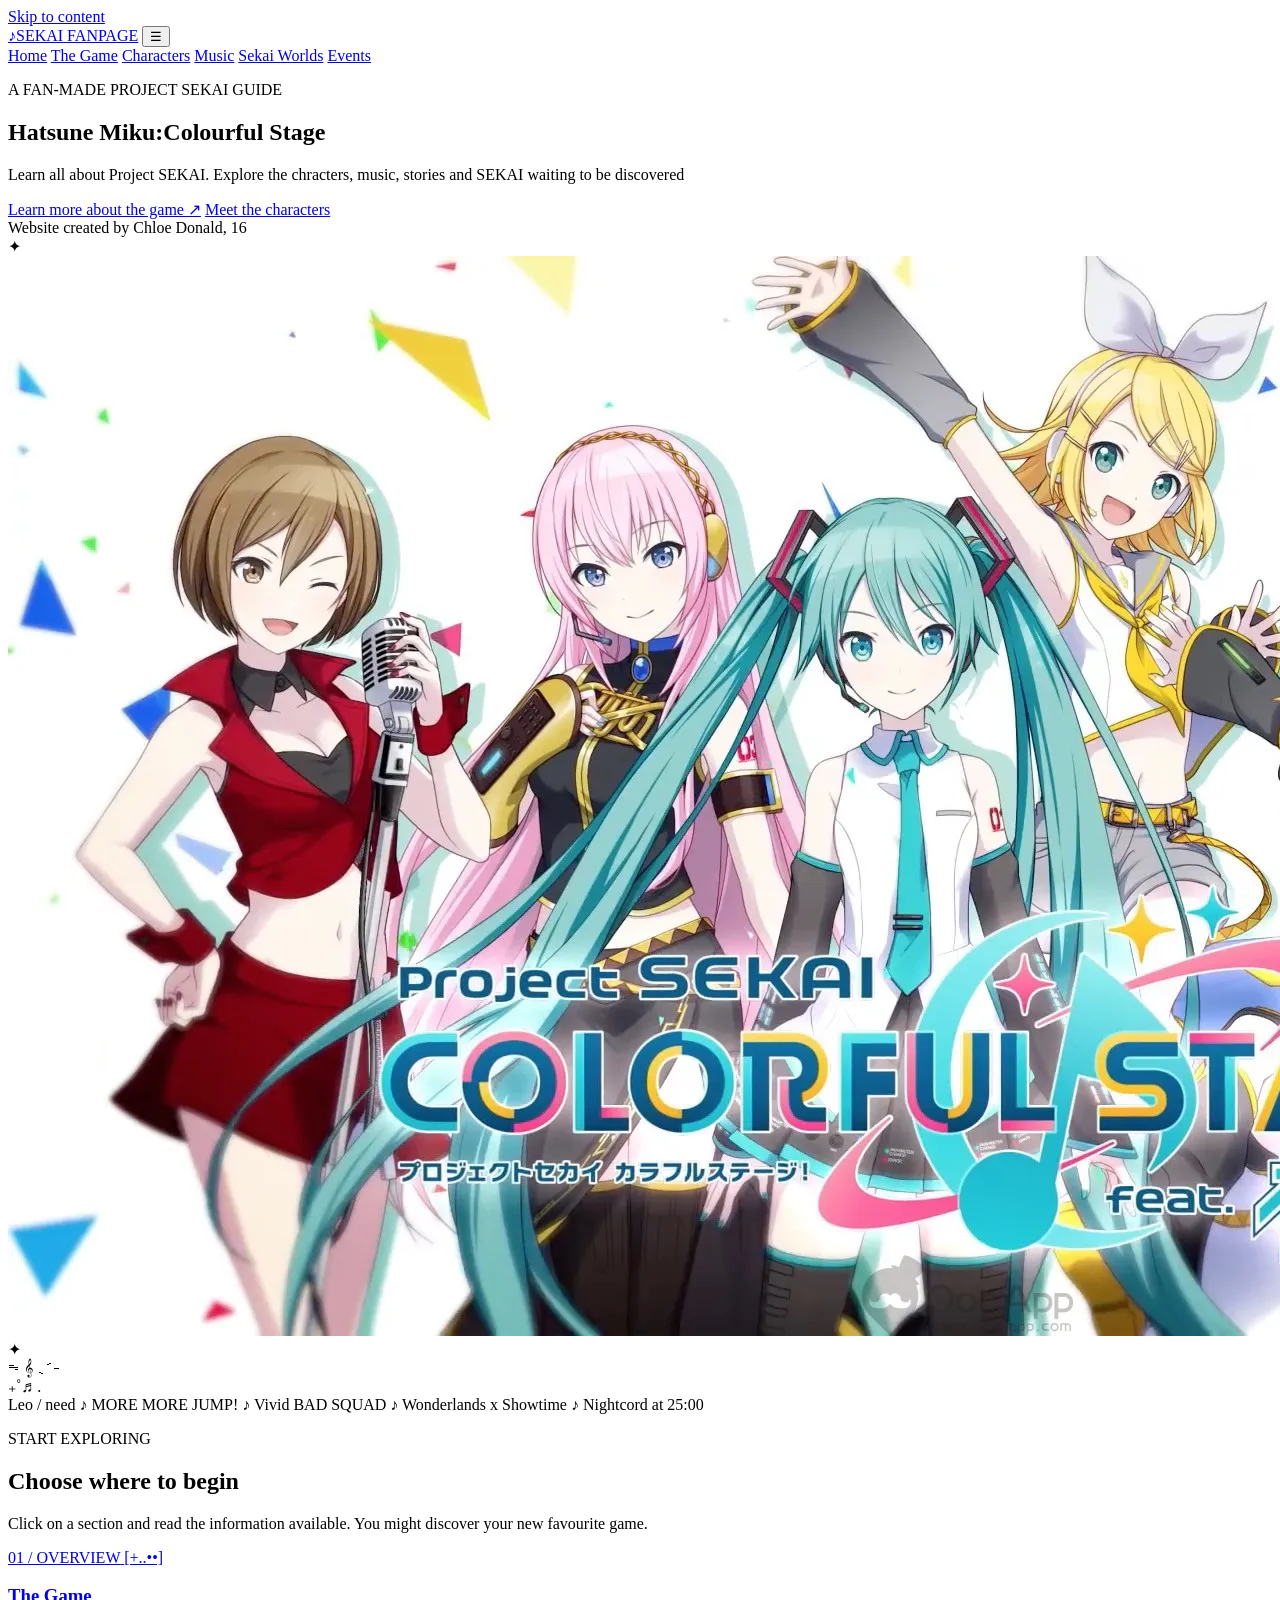
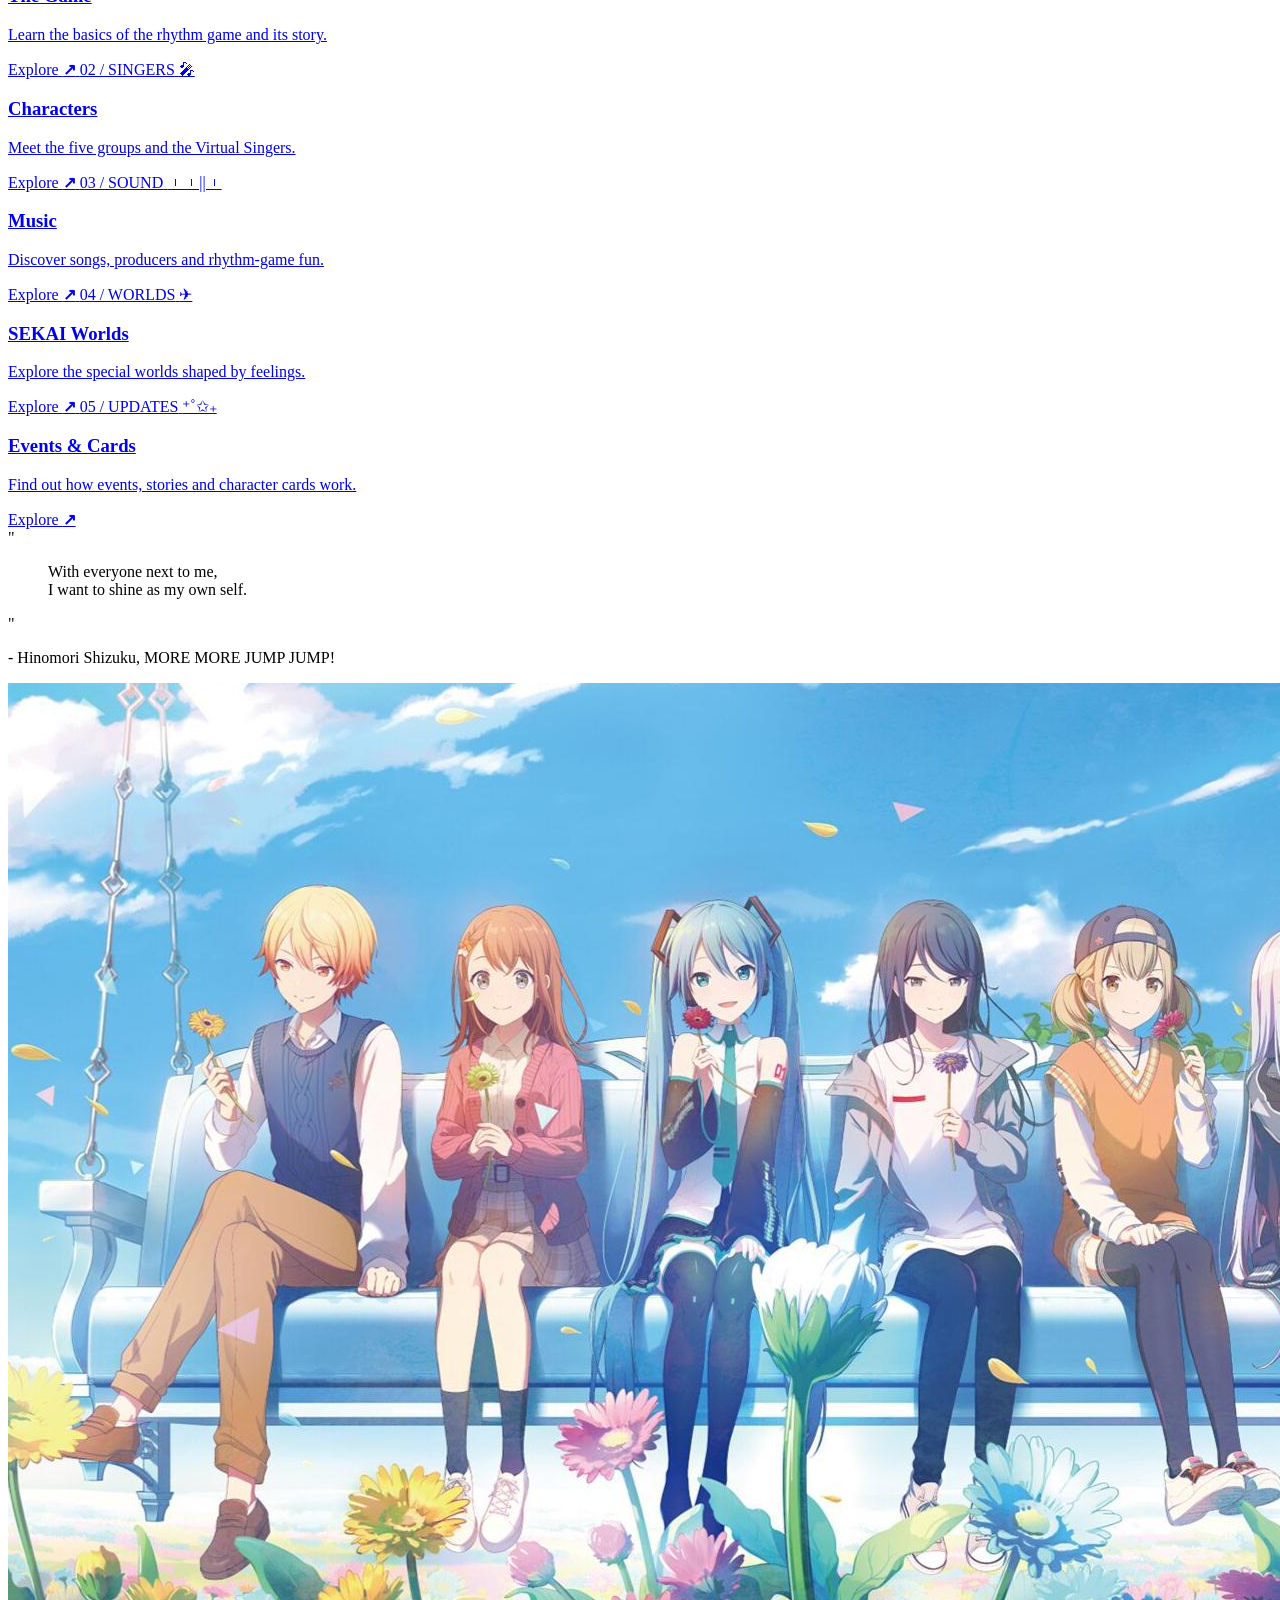
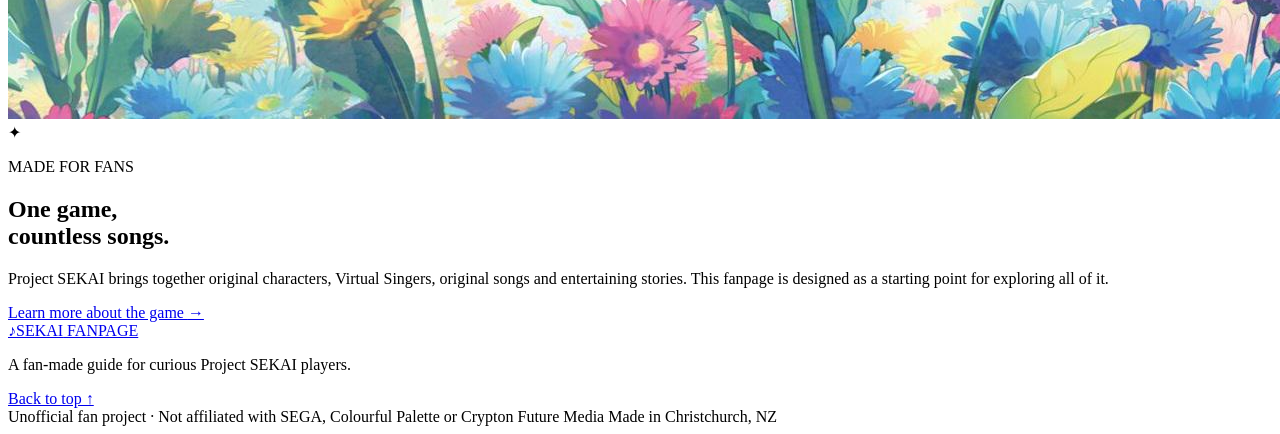
==== index.html @ c9f238cf "creating basic files, initial index.html code, importing first 2 images" ====
<!DOCTYPE html>
<html lang="en">
<head>
    <meta charset="UTF-8">
    <meta name="viewport" content="width=device-width, initial-scale=1.0">
    <meta name="description" content="A fan-made guide to Hatsune Miku: Colourful Stage">
    <title>Project SEKAI Fanpage | Home</title>
    <link rel="preconnect" href="https://fonts.googleapis.com">
    <link rel="preconnect" href="https://fonts.gstatic.com" crossorigin>
    <link rel="stylesheet" href="https://fonts.googleapis.com/css2?family=Nunito:wght@400;600;700;800;900&family=Outfit:wght@500;600;700;800&display=swap">
    <link rel="stylesheet" href="style.css">
    <script src="script.js" defer></script>
</head>
<body>
    <a class="skip-link" href="#main">Skip to content</a>
    <header class="site-header">
        <a class="brand" href="index.html"><span class="brand-mark">♪</span><span>SEKAI<span class="brand-light"> FANPAGE</span></span></a>
        <button class="menu-toggle" aria-label="Open navigation" aria-expanded="false">☰</button>
        <nav class="main-nav" aria-label="Main navigation">
            <a class="active" href="index.html">Home</a>
            <a href="game.html">The Game</a>
            <a href="characters.html">Characters</a>
            <a href="music.html">Music</a>
            <a href="worlds.html">Sekai Worlds</a>
            <a href="events.html">Events</a>
        </nav>
    </header>

    <main id="main">
        <section class="hero home-hero">
            <div class="hero-copy">
                <p class="eyebrow">A FAN-MADE PROJECT SEKAI GUIDE</p>
                <h1>Hatsune Miku:<span class="gradient-text">Colourful Stage</span></h1>
                <p class="hero-lede">Learn all about Project SEKAI. Explore the chracters, music, stories and SEKAI waiting to be discovered</p>
                <div class="hero-actions">
                    <a class="button button-primary" href="game.html">Learn more about the game <span>↗</span></a>
                    <a class="button button-ghost" href="characters.html">Meet the characters</a>
                </div>
                <div class="hero-note"><span class="pulse-dot"></span> Website created by Chloe Donald, 16</div>
            </div>
            <div class="hero-art">
                <div class="hero-photo">✦<img src="images/home-hero.webp" alt="Project SEKAI homepage cover">✦</div>
                <div class="floating-tag tag-top">ᯓ𝄞 ˎˊ˗</div>
                <div class="floating-tag tag-bottom">₊˚♬ .</div>
                <div class="orbit orbit-one"></div><div class="orbit orbit-two"></div>
            </div>
        </section>

        <section class="ticker" aria-label="Pjsk groups"><div>Leo / need <b>♪</b> MORE MORE JUMP! <b>♪</b> Vivid BAD SQUAD <b>♪</b> Wonderlands x Showtime <b>♪</b> Nightcord at 25:00</div></section>

        <section class="section-wrap">
            <div class="section-heading">
                <div>
                    <p class="eyebrow">START EXPLORING</p>
                    <h2>Choose where to <span class="gradient-text">begin</span></h2>
                </div>
                <p class="section-intro">Click on a section and read the information available. You might discover your new favourite game.</p>
            </div>
            <div class="feature-grid">
                <a class="feature-card feature-pink" href="game.html">
                    <span class="feature-number">01 / OVERVIEW</span>
                    <span class="feature-symbol">[+..••]</span>
                    <h3>The Game</h3>
                    <p>Learn the basics of the rhythm game and its story.</p>
                    <span class="card-link">Explore <b>↗</b></span>
                </a>
                <a class="feature-card feature-blue" href="characters.html">
                    <span class="feature-number">02 / SINGERS</span>
                    <span class="feature-symbol">🎤︎︎</span>
                    <h3>Characters</h3>
                    <p>Meet the five groups and the Virtual Singers.</p>
                    <span class="card-link">Explore <b>↗</b></span>
                </a>
                <a class="feature-card feature-purple" href="music.html">
                    <span class="feature-number">03 / SOUND</span>
                    <span class="feature-symbol">၊၊||၊</span>
                    <h3>Music</h3>
                    <p>Discover songs, producers and rhythm-game fun.</p>
                    <span class="card-link">Explore <b>↗</b></span>
                </a>
                <a class="feature-card feature-teal" href="worlds.html">
                    <span class="feature-number">04 / WORLDS</span>
                    <span class="feature-symbol">✈︎</span>
                    <h3>SEKAI Worlds</h3>
                    <p>Explore the special worlds shaped by feelings.</p>
                    <span class="card-link">Explore <b>↗</b></span>
                </a>
                <a class="feature-card feature-orange" href="events.html">
                    <span class="feature-number">05 / UPDATES</span>
                    <span class="feature-symbol">⁺˚✩₊</span>
                    <h3>Events & Cards</h3>
                    <p>Find out how events, stories and character cards work.</p>
                    <span class="card-link">Explore <b>↗</b></span>
                </a>
            </div>
        </section>

        <section class="quote-band">
            <div class="quote-mark">"</div>
            <blockquote>With everyone next to me, <br>I want to shine as my own self.</blockquote>
            <div class="quote-mark">"</div>
            <p> - Hinomori Shizuku, MORE MORE JUMP JUMP!</p>
        </section>

        <section class="section-wrap split-callout">
            <div class="split-image">
                <img src="images/group-art.jpeg" alt="Project SEKAI homepage cover">
                <span class="photo-icon">✦</span>
            </div>
            <div>
                <p class="eyebrow">MADE FOR FANS</p>
                <h2>One game,<br><span class="gradient-text">countless songs.</span></h2>
                <p class="body-copy">
                    Project SEKAI brings together original characters, Virtual Singers, original songs and entertaining stories. 
                    This fanpage is designed as a starting point for exploring all of it.
                </p>
                <a class="text-link" href="game.html">Learn more about the game <span>→</span></a>
            </div>
        </section>
    </main>

    <footer class="site-footer">
        <div class="footer-top">
            <a class="brand" href="index.html"><span class="brand-mark">♪</span><span>SEKAI<span class="brand-light"> FANPAGE</span></span></a>
            <p>A fan-made guide for curious Project SEKAI players.</p>
            <a class="back-top" href="#main">Back to top ↑</a>
        </div>
        <div class="footer-bottom">
            <span>Unofficial fan project · Not affiliated with SEGA, Colourful Palette or Crypton Future Media</span>
            <span>Made in Christchurch, NZ</span>
        </div>
    </footer>
</body>
</html>
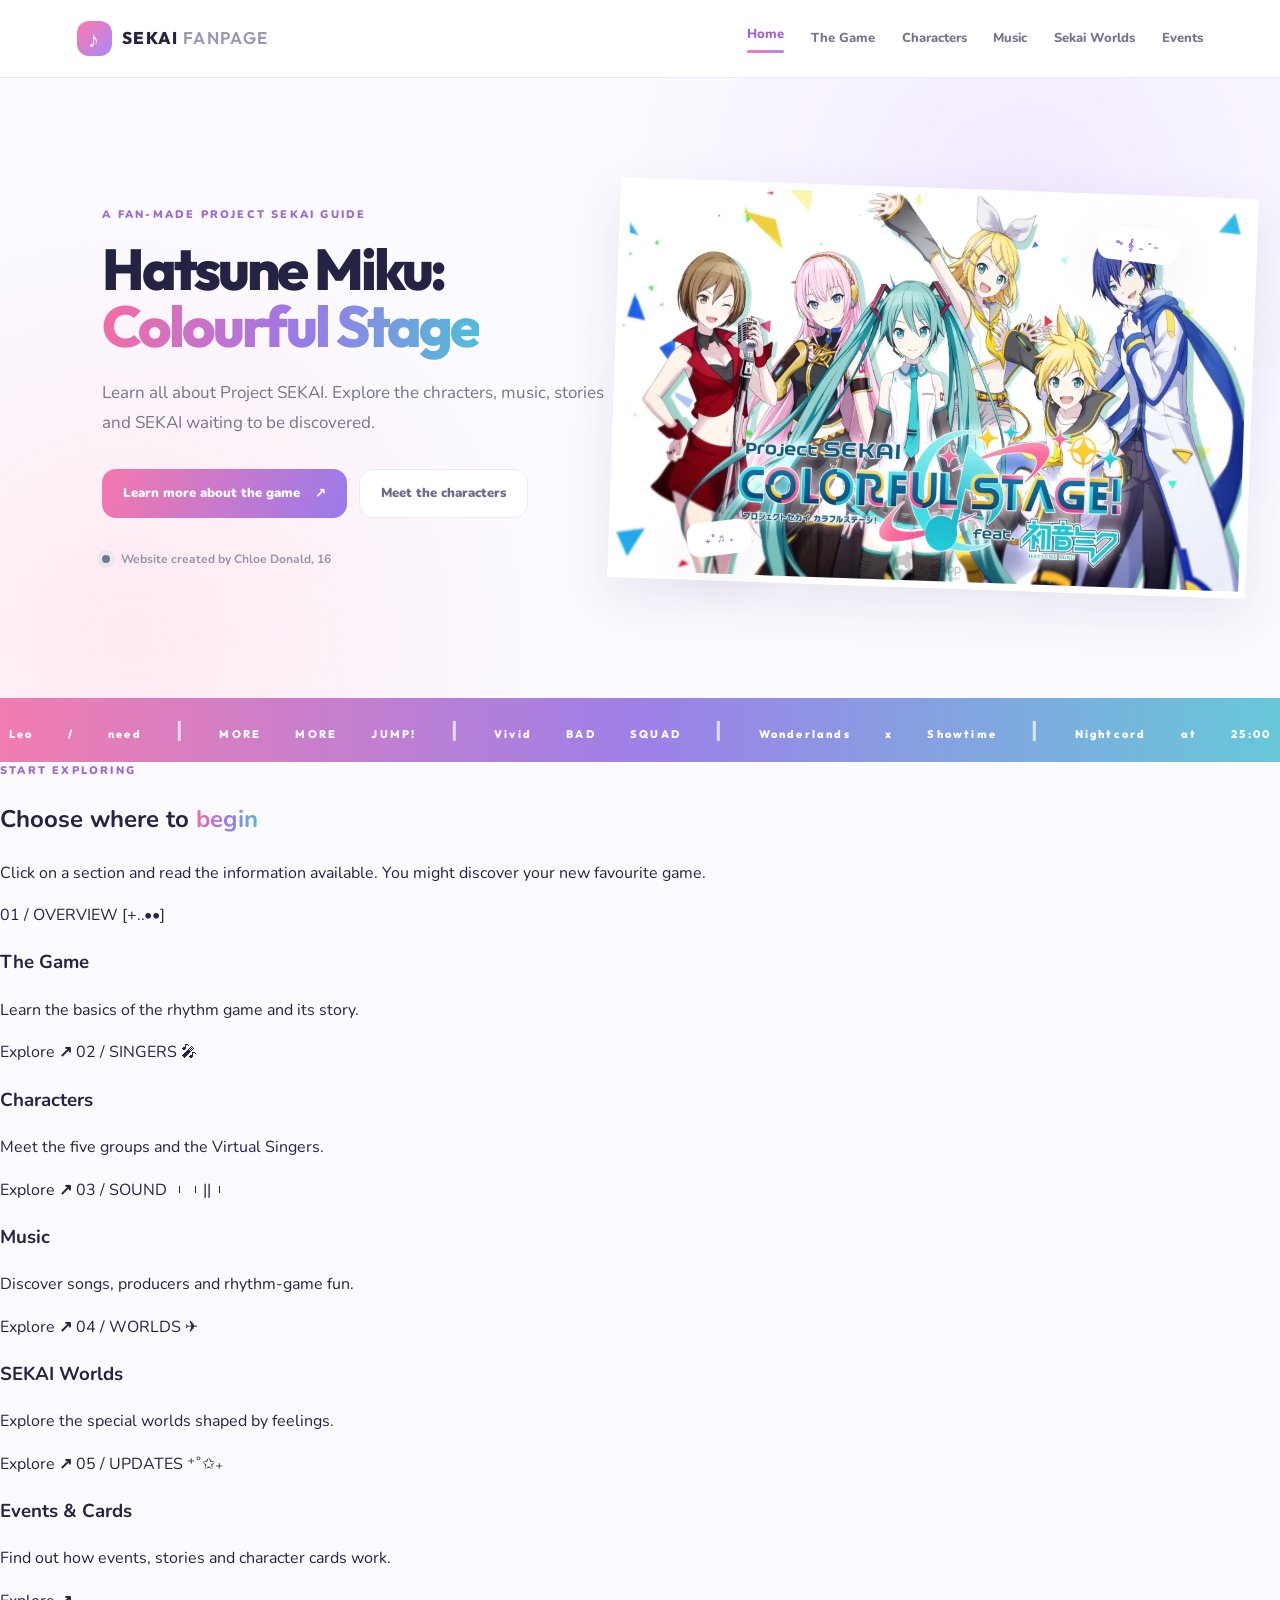
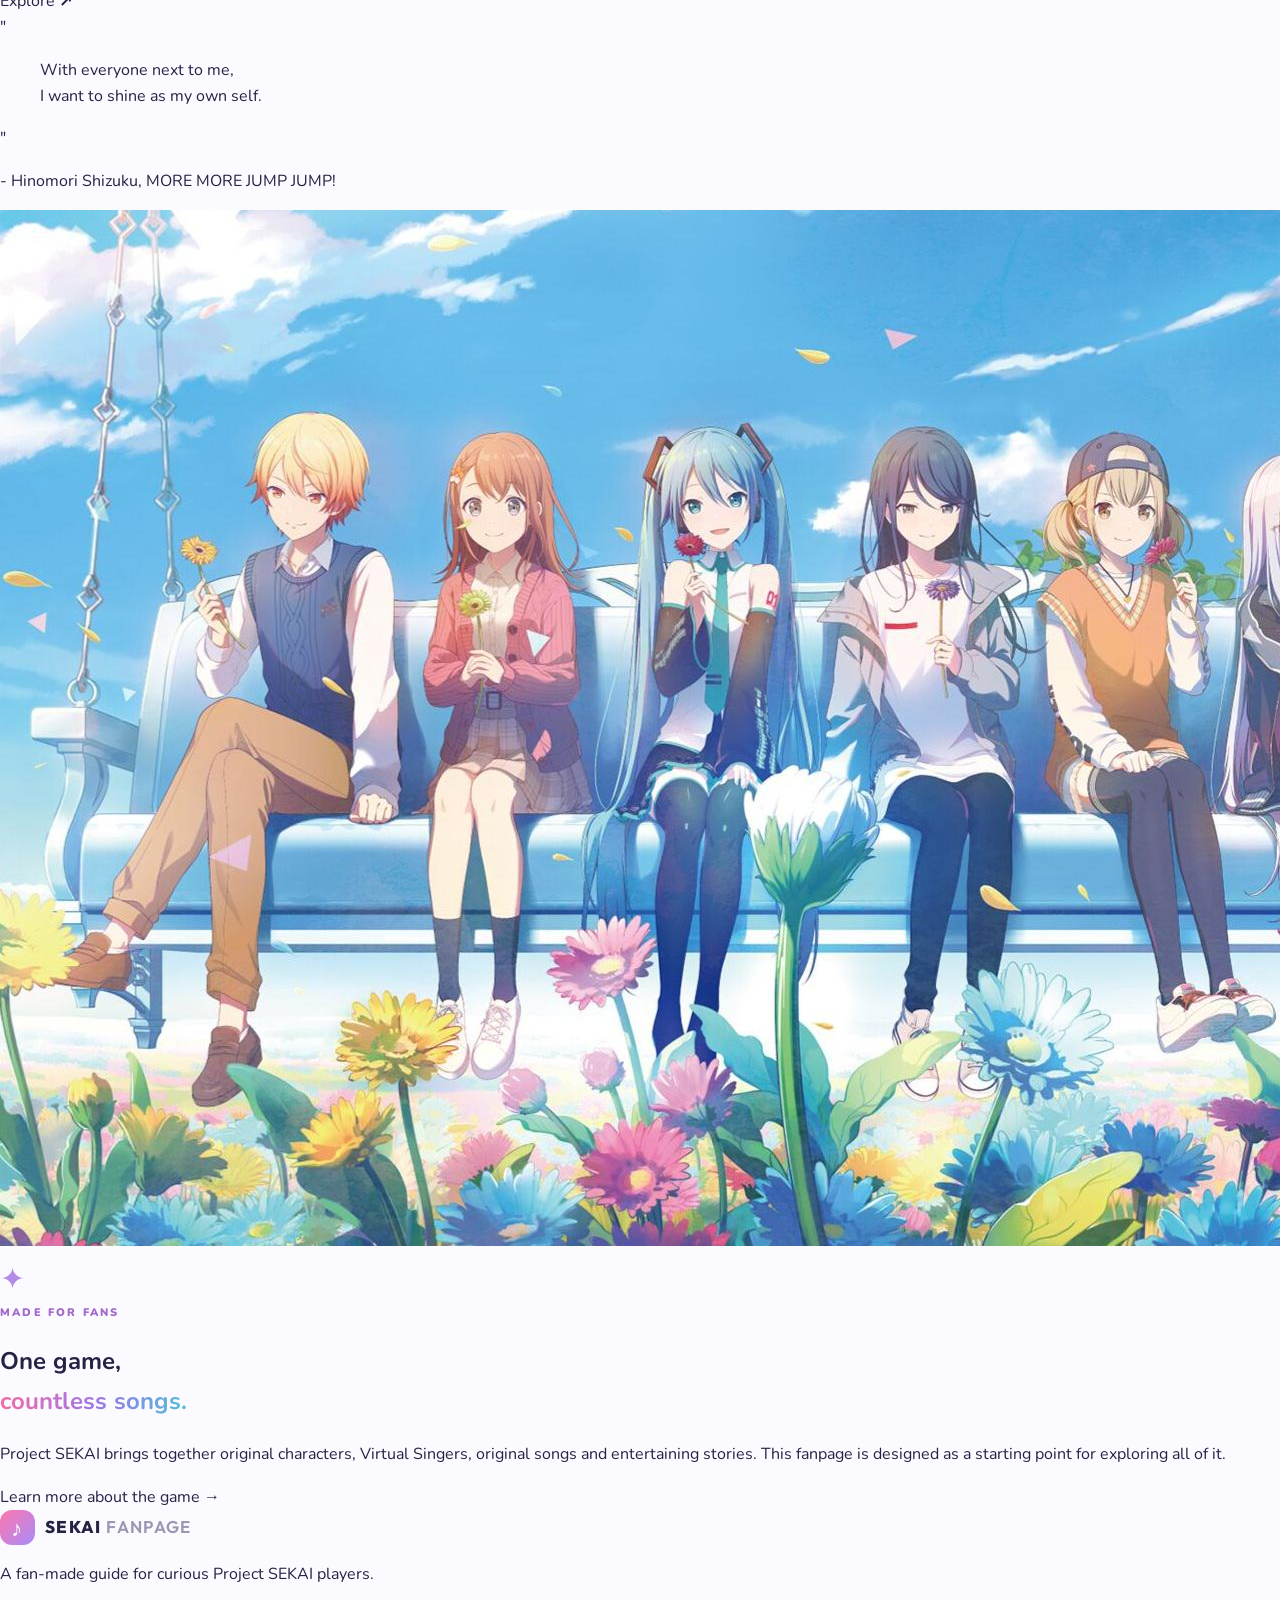
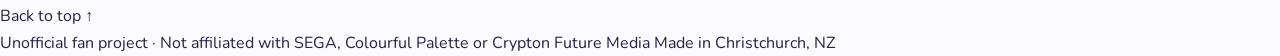
==== commit 60fa46b3: "adding css for overall page styling, header and hero sections. editing some html" ====
--- a/index.html
+++ b/index.html
@@ -30,8 +30,8 @@
         <section class="hero home-hero">
             <div class="hero-copy">
                 <p class="eyebrow">A FAN-MADE PROJECT SEKAI GUIDE</p>
-                <h1>Hatsune Miku:<span class="gradient-text">Colourful Stage</span></h1>
-                <p class="hero-lede">Learn all about Project SEKAI. Explore the chracters, music, stories and SEKAI waiting to be discovered</p>
+                <h1>Hatsune Miku:<br><span class="gradient-text">Colourful Stage</span></h1>
+                <p class="hero-lede">Learn all about Project SEKAI. Explore the chracters, music, stories and SEKAI waiting to be discovered.</p>
                 <div class="hero-actions">
                     <a class="button button-primary" href="game.html">Learn more about the game <span>↗</span></a>
                     <a class="button button-ghost" href="characters.html">Meet the characters</a>
@@ -39,14 +39,14 @@
                 <div class="hero-note"><span class="pulse-dot"></span> Website created by Chloe Donald, 16</div>
             </div>
             <div class="hero-art">
-                <div class="hero-photo">✦<img src="images/home-hero.webp" alt="Project SEKAI homepage cover">✦</div>
+                <div class="hero-photo"><img src="images/home-hero.webp" alt="Project SEKAI homepage cover"></div>
                 <div class="floating-tag tag-top">ᯓ𝄞 ˎˊ˗</div>
                 <div class="floating-tag tag-bottom">₊˚♬ .</div>
                 <div class="orbit orbit-one"></div><div class="orbit orbit-two"></div>
             </div>
         </section>
 
-        <section class="ticker" aria-label="Pjsk groups"><div>Leo / need <b>♪</b> MORE MORE JUMP! <b>♪</b> Vivid BAD SQUAD <b>♪</b> Wonderlands x Showtime <b>♪</b> Nightcord at 25:00</div></section>
+        <section class="ticker" aria-label="Pjsk groups"><div>Leo / need <b>|</b> MORE MORE JUMP! <b>|</b> Vivid BAD SQUAD <b>|</b> Wonderlands x Showtime <b>|</b> Nightcord at 25:00</div></section>
 
         <section class="section-wrap">
             <div class="section-heading">
--- a/style.css
+++ b/style.css
@@ -0,0 +1,70 @@
+/* variables */
+:root {
+    --ink: #252344;
+    --muted: #77758f;
+    --paper: #fbfaff;
+    ---white: #fff;
+    --pink: #ff77ad;
+    --blue: #69c9f4;
+    --purple: #a78bfa;
+    --teal: #53d6c5;
+    --orange: #ffb36b;
+    --line: #ece9f5;
+    --shadow: 0 18px 50px rgba(66, 48, 112, .10);
+    --radius: 25px;
+}
+* { box-sizing: border-box; }
+html { scroll-behavior: smooth; }
+body { margin: 0; background: var(--paper); color: var(--ink); font-family: 'Nunito', sans-serif; line-height: 1.65; }
+a { color: inherit; text-decoration: none; }
+button { font: inherit; }
+.skip-link { position:absolute; left: -999px; top: 8px; background: var(---white); padding: 10px; z-index: 99; }
+.skip-link:focus { left: 8px; }
+
+/* header */
+.site-header { 
+    height: 78px; padding: 0 clamp(20px, 6vw, 88px); display: flex; align-items: center; justify-content: space-between; background: rgba(255, 255, 255, .88); 
+    backdrop-filter: blur(16px); border-bottom: 1px solid rgba(230, 225, 244, .8); position: sticky; top: 0; z-index: 20; 
+}
+.brand { display: flex; align-items: center; gap: 10px; font-family: 'Outfit', sans-serif; font-size: 17px; font-weight: 800; letter-spacing: .08em; }
+.brand-mark { 
+    width: 35px; height: 35px; display: grid; place-items: center; border-radius: 12px; color: var(---white); 
+    background: linear-gradient(135deg, var(--pink), var(--purple)); font-size: 22px; 
+}
+.brand-light { font-weight: 600; color: #9b96b2; }
+.main-nav { display: flex; align-items: center; gap: clamp(12px, 2.1vw, 30px); }
+.main-nav a { font-size: 13px; font-weight: 800; color: #77738f; transition: .2s; }
+.main-nav a:hover, .main-nav a.active { color: #a15dd4; }
+.main-nav a.active:after { content: ""; display: block; height: 3px; border-radius: 5px; background: linear-gradient(90deg, var(--pink), var(--purple)); margin-top: 5px; }
+.menu-toggle { display: none; border: 0; background: #f4efff; border-radius: 12px; padding: 8px 12px; color: var(--ink); font-size: 20px; }
+
+/* hero */
+.hero { padding: clamp(65px, 9vw, 125px) clamp(22px, 8vw, 120px); display: grid; grid-template-columns: 1.03fr .97fr; align-items: center; gap: 5vw; overflow: hidden; }
+.home-hero { background: radial-gradient(circle at 80% 20%, #f2e9ff 0, transparent 35%), radial-gradient(circle at 10% 90%, #ffe9f2 0, transparent 32%), #fbfaff; min-height: 590px; }
+.eyebrow { font-size: 11px; letter-spacing: .2em; font-weight: 900; color: #a16acb; margin: 0 0 15px; }
+.hero h1, .page-hero h1 { font: 800 clamp(40px, 4.5vw, 80px)/.99 'Outfit', sans-serif; letter-spacing: -.055em; margin: 0 0 24px; }
+.gradient-text { background: linear-gradient(100deg, #f06da8 4%, #9c78e9 52%, #4ebfd7 100%); -webkit-background-clip: text; color: transparent; }
+.hero-lede { font-size: 17px; color: #77748f; max-width: 510px; line-height: 1.8; }
+.hero-actions { display: flex; gap: 12px; flex-wrap: wrap; margin-top: 30px; }
+
+.button { padding: 13px 21px; border-radius: 14px; font-size: 13px; font-weight: 900; display: inline-flex; gap: 15px; align-items: center; transition: transform .2s, box-shadow .2s; }
+.button:hover { transform: translateY(-3px); box-shadow: var(--shadow); }
+.button-primary { background: linear-gradient(110deg, #f477ad, #9a7bec); color: var(---white); }
+.button-ghost { background: var(---white); border: 1px solid var(--line); color: #706a8a; }
+.hero-note { margin-top: 32px; color: #9993aa; font-size: 12px; font-weight: 700; }
+.pulse-dot { display: inline-block; width: 8px; height: 8px; border-radius: 50%; background: var(--muted); margin-right: 8px; box-shadow: 0 0 0 5px #5bd3bd22; }
+
+.hero-art { position: relative; min-height: 390px; display: grid; place-items: center; }
+.photo-icon { font-size: 30px; color: #b58be9; }
+.hero-photo { height: 110%; width: 130%; min-height: 200px; max-height: 400px; max-width: 690px; box-shadow: var(--shadow); transform: rotate(2deg); border: 7px solid var(---white); }
+.hero-photo img { height: 100%; width: 100%; }
+.floating-tag { position: absolute; padding: 10px 17px; background: var(---white); box-shadow: var(--shadow); border-radius: 12px; font: 800 11px 'Outfit'; letter-spacing: .12em; color: #9d69c9; }
+.tag-top { top: 35px; right: 0; transform: rotate(7deg); }
+.tag-bottom { bottom: 28px; left: 0; transform: rotate(-7deg); }
+
+.orbit { position: absolute; border: 1px solid #d9c9f3; border-radius: 50%; z-index: -1; }
+.orbit-one { width: 450px; height: 450px; }
+.orbit-two { width: 520px; height: 520px; border-style: dashed; }
+.ticker { background: linear-gradient(90deg, #f17db0, #9e80e8, #67c8d9); color: var(---white); overflow: hidden; white-space: nowrap; padding: 18px 0; font: 800 11px 'Outfit'; letter-spacing: .2em; }
+.ticker div { word-spacing: 30px; text-align: center; }
+.ticker b { opacity: .7; font-size: 22px; }
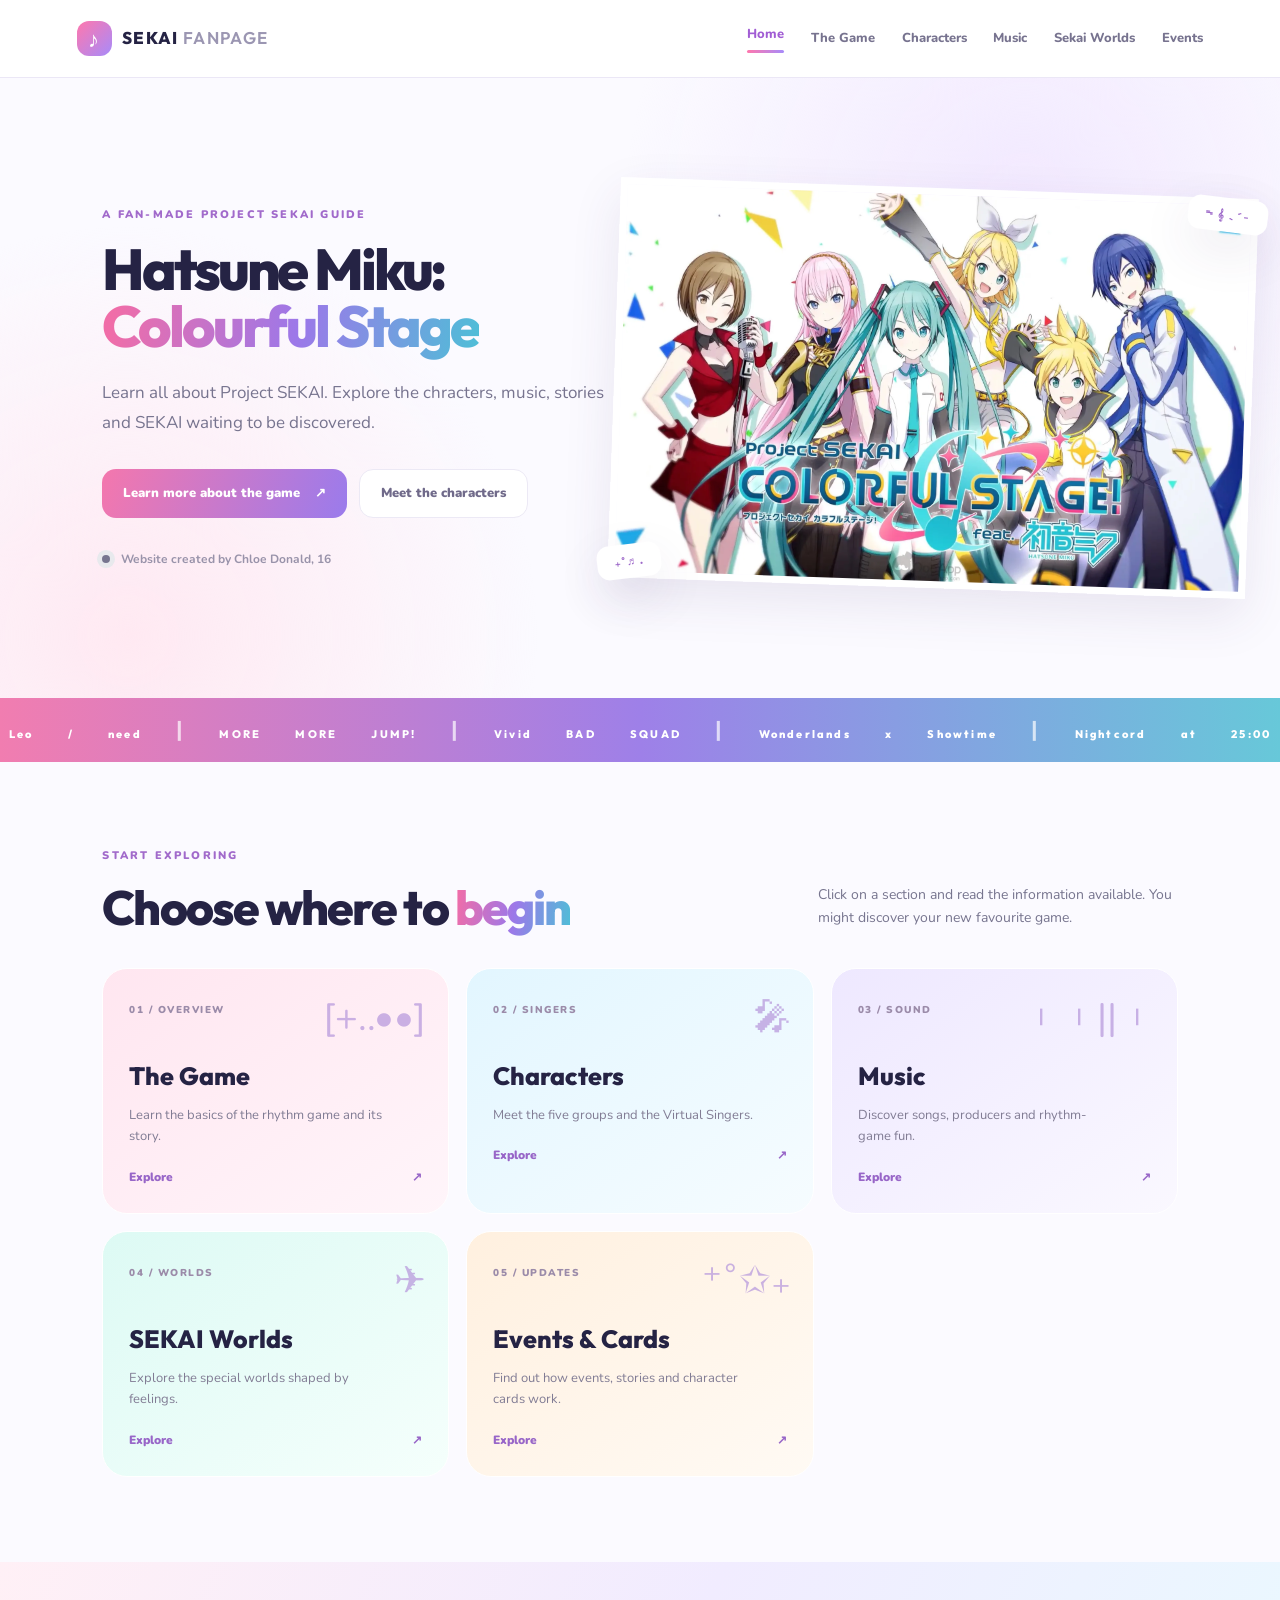
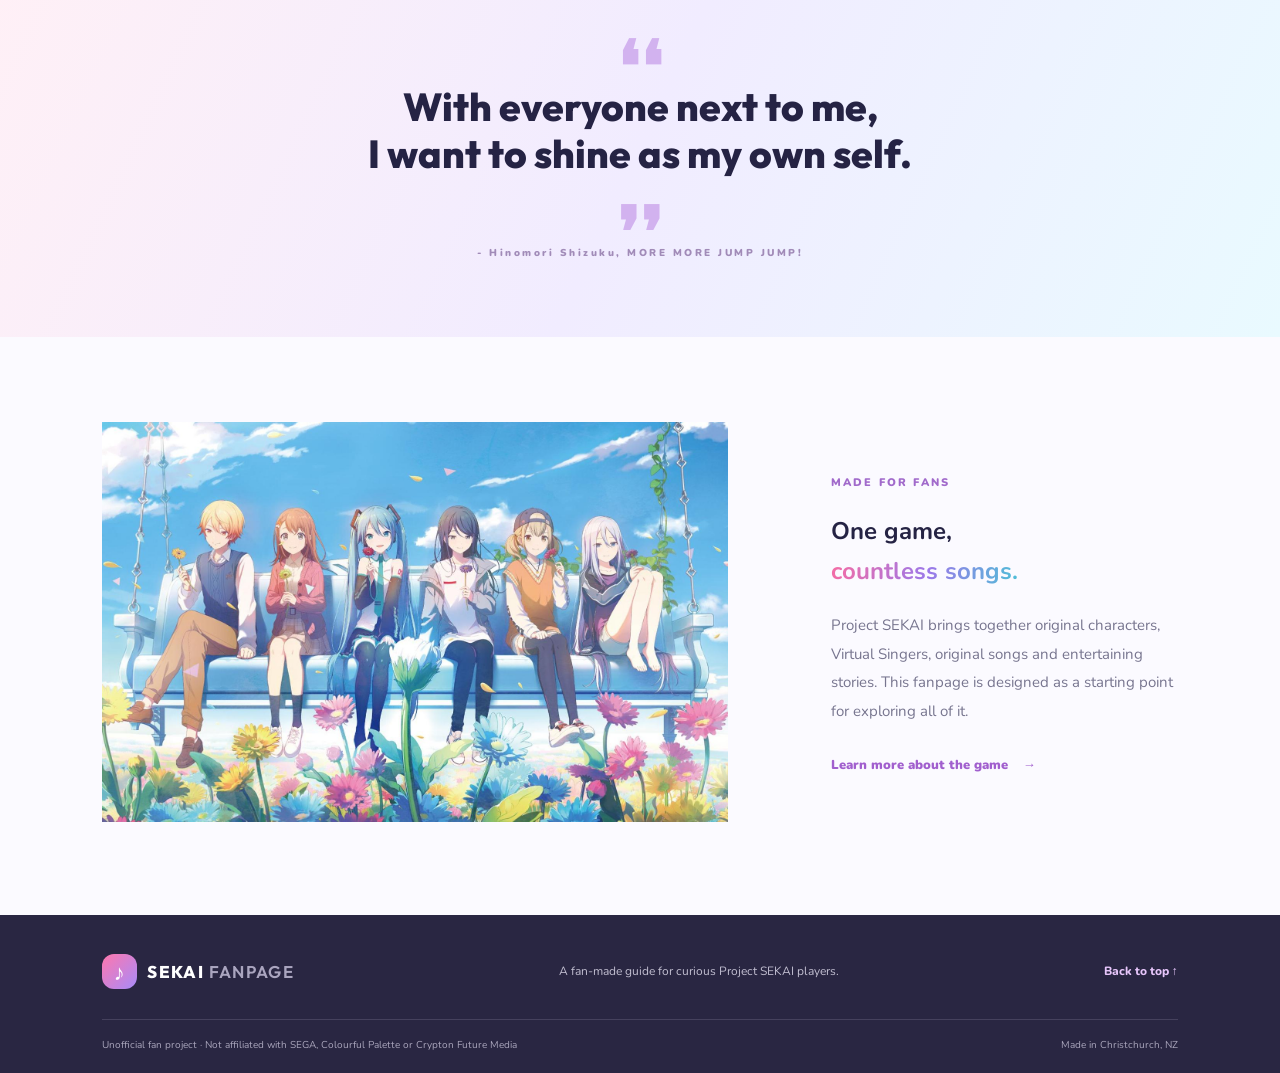
==== commit fb17ece6: "adding css for entire homepage" ====
--- a/index.html
+++ b/index.html
@@ -96,16 +96,15 @@
         </section>
 
         <section class="quote-band">
-            <div class="quote-mark">"</div>
+            <div class="quote-mark">❛❛</div>
             <blockquote>With everyone next to me, <br>I want to shine as my own self.</blockquote>
-            <div class="quote-mark">"</div>
+            <div class="quote-mark">❜❜</div>
             <p> - Hinomori Shizuku, MORE MORE JUMP JUMP!</p>
         </section>
 
         <section class="section-wrap split-callout">
             <div class="split-image">
                 <img src="images/group-art.jpeg" alt="Project SEKAI homepage cover">
-                <span class="photo-icon">✦</span>
             </div>
             <div>
                 <p class="eyebrow">MADE FOR FANS</p>
--- a/style.css
+++ b/style.css
@@ -59,8 +59,8 @@
 .hero-photo { height: 110%; width: 130%; min-height: 200px; max-height: 400px; max-width: 690px; box-shadow: var(--shadow); transform: rotate(2deg); border: 7px solid var(---white); }
 .hero-photo img { height: 100%; width: 100%; }
 .floating-tag { position: absolute; padding: 10px 17px; background: var(---white); box-shadow: var(--shadow); border-radius: 12px; font: 800 11px 'Outfit'; letter-spacing: .12em; color: #9d69c9; }
-.tag-top { top: 35px; right: 0; transform: rotate(7deg); }
-.tag-bottom { bottom: 28px; left: 0; transform: rotate(-7deg); }
+.tag-top { top: 5px; right: -90px; transform: rotate(7deg); }
+.tag-bottom { bottom: 5px; left: -90px; transform: rotate(-7deg); }
 
 .orbit { position: absolute; border: 1px solid #d9c9f3; border-radius: 50%; z-index: -1; }
 .orbit-one { width: 450px; height: 450px; }
@@ -68,3 +68,44 @@
 .ticker { background: linear-gradient(90deg, #f17db0, #9e80e8, #67c8d9); color: var(---white); overflow: hidden; white-space: nowrap; padding: 18px 0; font: 800 11px 'Outfit'; letter-spacing: .2em; }
 .ticker div { word-spacing: 30px; text-align: center; }
 .ticker b { opacity: .7; font-size: 22px; }
+
+.section-wrap { padding: 85px clamp(22px, 8vw, 120px); }
+.section-heading { display: flex; justify-content: space-between; align-items: end; gap: 35px; margin-bottom: 35px; }
+.section-heading h2 { font: 800 clamp(32px, 4vw, 48px)/1.1 'Outfit'; letter-spacing: -.04em; margin: 0; }
+.section-intro { max-width: 360px; color: var(--muted); font-size: 14px; margin: 0 0 4px; }
+
+.feature-grid { display: grid; grid-template-columns: repeat(3, 1fr); gap: 17px; }
+.feature-card { min-height: 230px; padding: 26px; border-radius: var(--radius); position: relative; overflow: hidden; transition: .25s; border: 1px solid var(---white); }
+.feature-card:hover { transform: translateY(-6px); box-shadow: var(--shadow); }
+.feature-pink { background: linear-gradient(145deg, #ffe6f0, #fff5fa); }
+.feature-blue { background: linear-gradient(145deg, #e2f6ff, #f6fcff); }
+.feature-purple { background: linear-gradient(145deg, #eee8ff, #faf8ff); }
+.feature-teal { background: linear-gradient(145deg, #ddfaf4, #f5fffc); }
+.feature-orange { background: linear-gradient(145deg, #fff0df, #fffaf4); }
+.feature-number, .unit-label { font-size: 10px; letter-spacing: .15em; font-weight: 900; color: #9b8ba9; }
+.feature-symbol { position: absolute; right: 22px; top: 18px; font-size: 38px; color: #b99bdd; opacity: .75; }
+.feature-card h3 { font: 800 25px 'Outfit'; margin: 38px 0 5px; }
+.feature-card p { font-size: 13px; color: #817c94; max-width: 260px; }
+.card-link { font-size: 12px; font-weight: 900; color: #9866c8; display: flex; justify-content: space-between; margin-top: 20px; }
+
+.quote-band { padding: 65px 20px; text-align: center; background: linear-gradient(115deg, #fff0f6, #f1ecff, #e9faff); position: relative; }
+.quote-mark { font: 800 70px Georgia; color: #d2b2ef; height: 42px; }
+.quote-band blockquote { font: 800 clamp(24px, 3.5vw, 39px)/1.2 'Outfit'; margin: 15px 0; }
+.quote-band p { font-size: 10px; letter-spacing: .25em; font-weight: 900; color: #a18bb8; }
+
+
+.split-callout { display: grid; grid-template-columns: 1fr 1fr; gap: 8vw; align-items: center; }
+.split-image { min-height: 320px; }
+.split-image img { height: 400px; }
+.body-copy { color: var(--muted); font-size: 15px; line-height: 1.9; max-width: 570px; }
+.text-link { display: inline-flex; gap: 15px; color: #a15fce; font-weight: 900; font-size: 13px; margin-top: 15px; }
+.small-note { font-size: 11px; color: #a09aad; line-height: 1.7; margin-top: 20px; }
+
+/* footer */
+.site-footer { background: #292642; color: var(---white); padding: 35px clamp(22px, 8vw, 120px) 20px; }
+.footer-top { display: flex; align-items: center; justify-content: space-between; gap: 20px; padding-bottom: 25px; }
+.site-footer .brand-light { color: #aaa5bf; }
+.footer-top p { font-size: 12px; color: #c2bfd1; }
+.back-top { font-size: 12px; color: #e6c5fa; font-weight: 800; }
+.footer-bottom { border-top: 1px solid #45415d; padding-top: 17px; display: flex; justify-content: space-between; gap: 20px; color: #aaa6bc; font-size: 10px; }
+
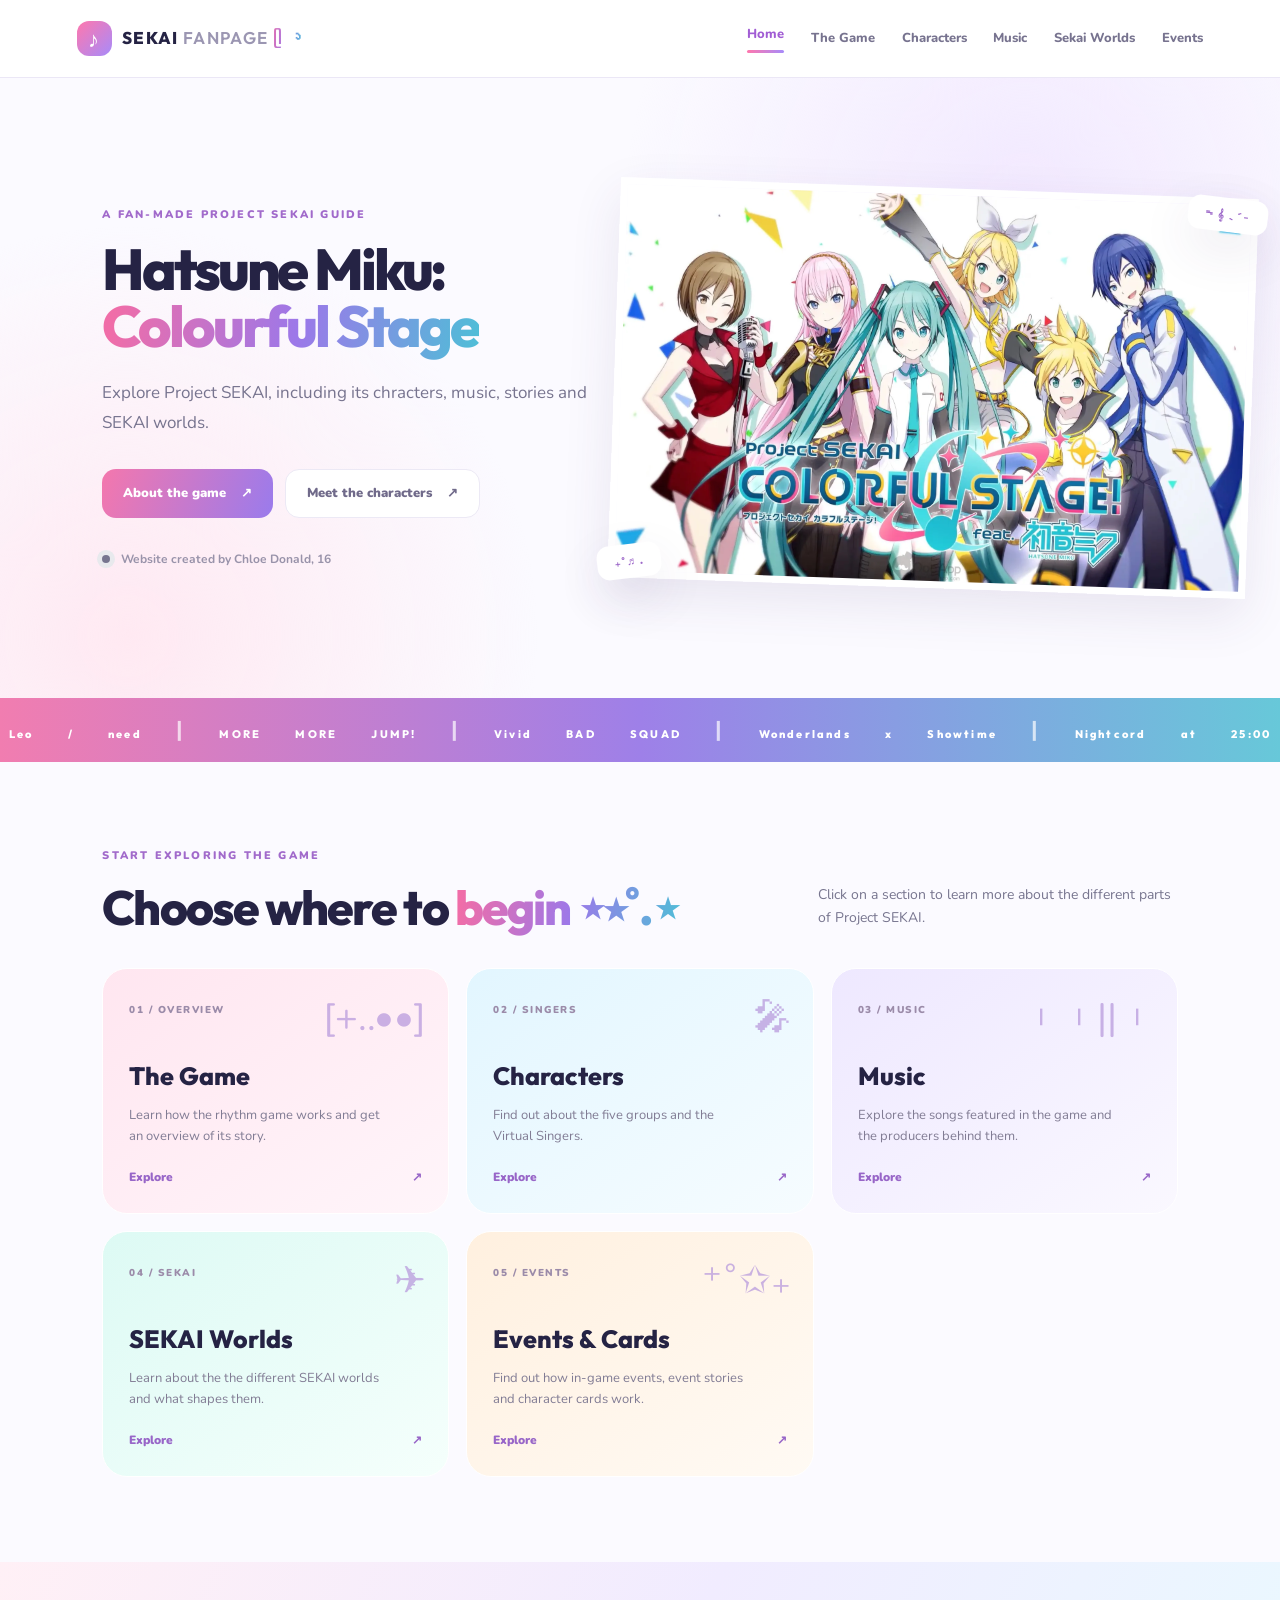
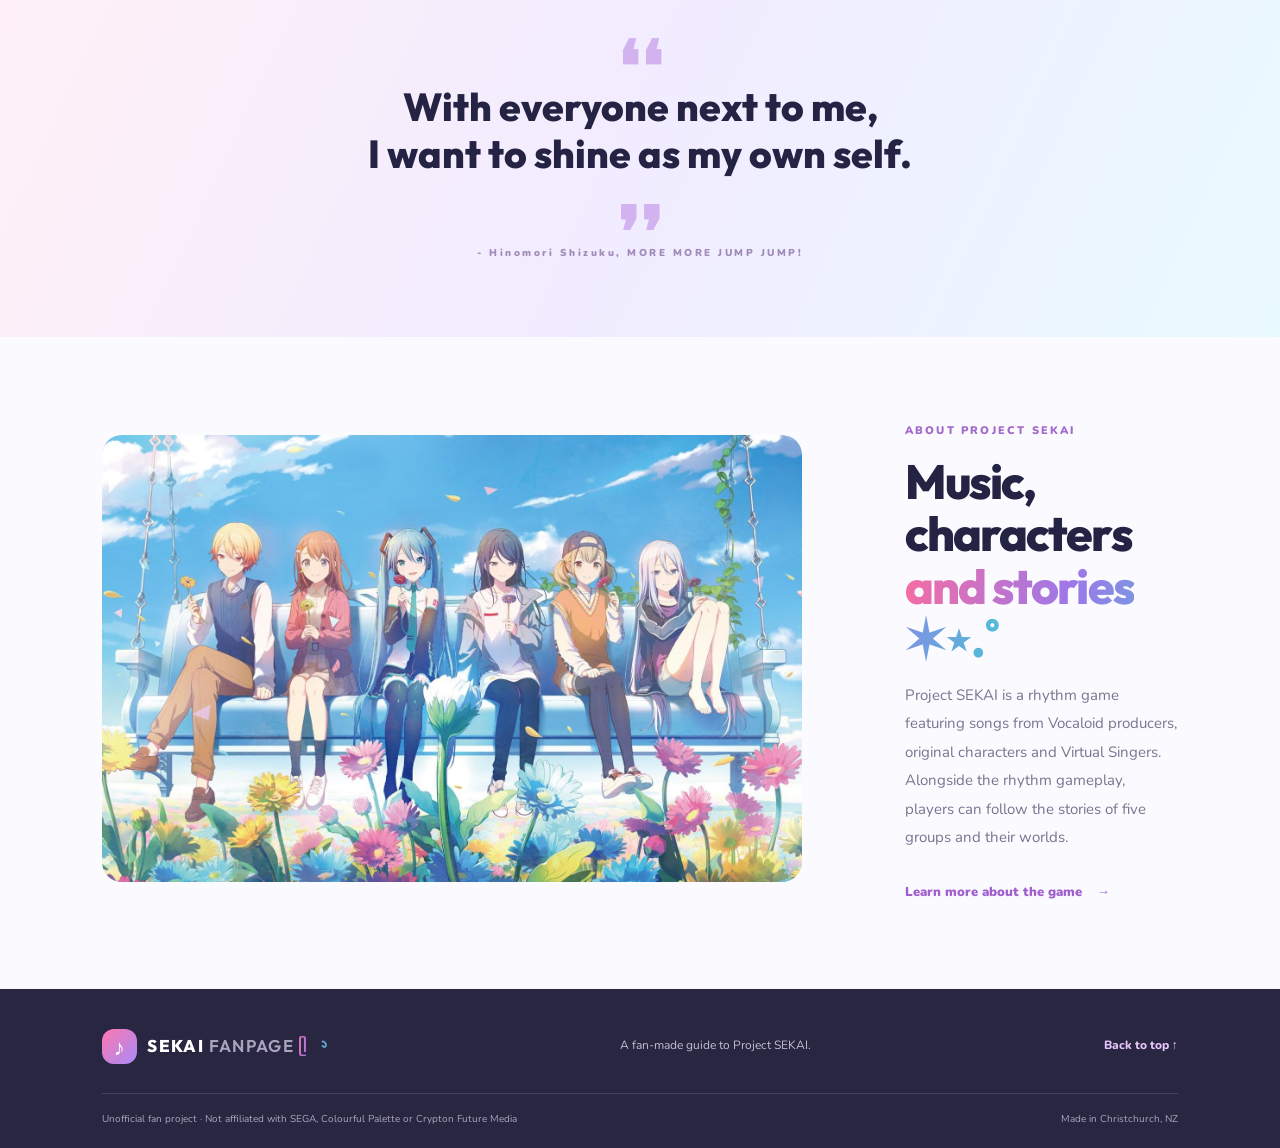
==== commit 3a517a15: "editing information on all html pages, adding a README" ====
--- a/index.html
+++ b/index.html
@@ -4,7 +4,7 @@
     <meta charset="UTF-8">
     <meta name="viewport" content="width=device-width, initial-scale=1.0">
     <meta name="description" content="A fan-made guide to Hatsune Miku: Colourful Stage">
-    <title>Project SEKAI Fanpage | Home</title>
+    <title>Home | SEKAI Fanpage ᥫ᭡</title>
     <link rel="preconnect" href="https://fonts.googleapis.com">
     <link rel="preconnect" href="https://fonts.gstatic.com" crossorigin>
     <link rel="stylesheet" href="https://fonts.googleapis.com/css2?family=Nunito:wght@400;600;700;800;900&family=Outfit:wght@500;600;700;800&display=swap">
@@ -14,10 +14,13 @@
 <body>
     <a class="skip-link" href="#main">Skip to content</a>
     <header class="site-header">
-        <a class="brand" href="index.html"><span class="brand-mark">♪</span><span>SEKAI<span class="brand-light"> FANPAGE</span></span></a>
+        <a class="brand" href="index.html">
+            <span class="brand-mark">♪</span>
+            <span>SEKAI<span class="brand-light"> FANPAGE</span><span class="gradient-text"> ᥫ᭡</span></span>
+        </a>
         <button class="menu-toggle" aria-label="Open navigation" aria-expanded="false">☰</button>
         <nav class="main-nav" aria-label="Main navigation">
-            <a class="active" href="index.html">Home</a>
+            <a class="active" href="index.html" aria-current="page">Home</a>
             <a href="game.html">The Game</a>
             <a href="characters.html">Characters</a>
             <a href="music.html">Music</a>
@@ -31,65 +34,67 @@
             <div class="hero-copy">
                 <p class="eyebrow">A FAN-MADE PROJECT SEKAI GUIDE</p>
                 <h1>Hatsune Miku:<br><span class="gradient-text">Colourful Stage</span></h1>
-                <p class="hero-lede">Learn all about Project SEKAI. Explore the chracters, music, stories and SEKAI waiting to be discovered.</p>
+                <p class="hero-lede">Explore Project SEKAI, including its chracters, music, stories and SEKAI worlds.</p>
                 <div class="hero-actions">
-                    <a class="button button-primary" href="game.html">Learn more about the game <span>↗</span></a>
-                    <a class="button button-ghost" href="characters.html">Meet the characters</a>
+                    <a class="button button-primary" href="game.html">About the game <span>↗</span></a>
+                    <a class="button button-ghost" href="characters.html">Meet the characters <span>↗</span></a>
                 </div>
                 <div class="hero-note"><span class="pulse-dot"></span> Website created by Chloe Donald, 16</div>
             </div>
             <div class="hero-art">
-                <div class="hero-photo"><img src="images/home-hero.webp" alt="Project SEKAI homepage cover"></div>
+                <div class="hero-photo"><img src="images/main-1.webp" alt="Project SEKAI artwork"></div>
                 <div class="floating-tag tag-top">ᯓ𝄞 ˎˊ˗</div>
                 <div class="floating-tag tag-bottom">₊˚♬ .</div>
                 <div class="orbit orbit-one"></div><div class="orbit orbit-two"></div>
             </div>
         </section>
 
-        <section class="ticker" aria-label="Pjsk groups"><div>Leo / need <b>|</b> MORE MORE JUMP! <b>|</b> Vivid BAD SQUAD <b>|</b> Wonderlands x Showtime <b>|</b> Nightcord at 25:00</div></section>
+        <section class="ticker" aria-label="Pjsk groups">
+            <div>Leo / need <b>|</b> MORE MORE JUMP! <b>|</b> Vivid BAD SQUAD <b>|</b> Wonderlands x Showtime <b>|</b> Nightcord at 25:00</div>
+        </section>
 
         <section class="section-wrap">
             <div class="section-heading">
                 <div>
-                    <p class="eyebrow">START EXPLORING</p>
-                    <h2>Choose where to <span class="gradient-text">begin</span></h2>
+                    <p class="eyebrow">START EXPLORING THE GAME</p>
+                    <h2>Choose where to <span class="gradient-text">begin ⋆⭒˚.⋆</span></h2>
                 </div>
-                <p class="section-intro">Click on a section and read the information available. You might discover your new favourite game.</p>
+                <p class="section-intro">Click on a section to learn more about the different parts of Project SEKAI.</p>
             </div>
             <div class="feature-grid">
                 <a class="feature-card feature-pink" href="game.html">
                     <span class="feature-number">01 / OVERVIEW</span>
                     <span class="feature-symbol">[+..••]</span>
                     <h3>The Game</h3>
-                    <p>Learn the basics of the rhythm game and its story.</p>
+                    <p>Learn how the rhythm game works and get an overview of its story.</p>
                     <span class="card-link">Explore <b>↗</b></span>
                 </a>
                 <a class="feature-card feature-blue" href="characters.html">
                     <span class="feature-number">02 / SINGERS</span>
                     <span class="feature-symbol">🎤︎︎</span>
                     <h3>Characters</h3>
-                    <p>Meet the five groups and the Virtual Singers.</p>
+                    <p>Find out about the five groups and the Virtual Singers.</p>
                     <span class="card-link">Explore <b>↗</b></span>
                 </a>
                 <a class="feature-card feature-purple" href="music.html">
-                    <span class="feature-number">03 / SOUND</span>
+                    <span class="feature-number">03 / MUSIC</span>
                     <span class="feature-symbol">၊၊||၊</span>
                     <h3>Music</h3>
-                    <p>Discover songs, producers and rhythm-game fun.</p>
+                    <p>Explore the songs featured in the game and the producers behind them.</p>
                     <span class="card-link">Explore <b>↗</b></span>
                 </a>
                 <a class="feature-card feature-teal" href="worlds.html">
-                    <span class="feature-number">04 / WORLDS</span>
+                    <span class="feature-number">04 / SEKAI</span>
                     <span class="feature-symbol">✈︎</span>
                     <h3>SEKAI Worlds</h3>
-                    <p>Explore the special worlds shaped by feelings.</p>
+                    <p>Learn about the the different SEKAI worlds and what shapes them.</p>
                     <span class="card-link">Explore <b>↗</b></span>
                 </a>
                 <a class="feature-card feature-orange" href="events.html">
-                    <span class="feature-number">05 / UPDATES</span>
+                    <span class="feature-number">05 / EVENTS</span>
                     <span class="feature-symbol">⁺˚✩₊</span>
                     <h3>Events & Cards</h3>
-                    <p>Find out how events, stories and character cards work.</p>
+                    <p>Find out how in-game events, event stories and character cards work.</p>
                     <span class="card-link">Explore <b>↗</b></span>
                 </a>
             </div>
@@ -99,19 +104,19 @@
             <div class="quote-mark">❛❛</div>
             <blockquote>With everyone next to me, <br>I want to shine as my own self.</blockquote>
             <div class="quote-mark">❜❜</div>
-            <p> - Hinomori Shizuku, MORE MORE JUMP JUMP!</p>
+            <p>- Hinomori Shizuku, MORE MORE JUMP JUMP!</p>
         </section>
 
         <section class="section-wrap split-callout">
             <div class="split-image">
-                <img src="images/group-art.jpeg" alt="Project SEKAI homepage cover">
+                <img src="images/main-2.jpeg" alt="Project SEKAI character artwork">
             </div>
             <div>
-                <p class="eyebrow">MADE FOR FANS</p>
-                <h2>One game,<br><span class="gradient-text">countless songs.</span></h2>
+                <p class="eyebrow">ABOUT PROJECT SEKAI</p>
+                <h2>Music, characters<br><span class="gradient-text">and stories ✶⋆.˚</span></h2>
                 <p class="body-copy">
-                    Project SEKAI brings together original characters, Virtual Singers, original songs and entertaining stories. 
-                    This fanpage is designed as a starting point for exploring all of it.
+                    Project SEKAI is a rhythm game featuring songs from Vocaloid producers, original characters and Virtual Singers. 
+                    Alongside the rhythm gameplay, players can follow the stories of five groups and their worlds.
                 </p>
                 <a class="text-link" href="game.html">Learn more about the game <span>→</span></a>
             </div>
@@ -120,8 +125,11 @@
 
     <footer class="site-footer">
         <div class="footer-top">
-            <a class="brand" href="index.html"><span class="brand-mark">♪</span><span>SEKAI<span class="brand-light"> FANPAGE</span></span></a>
-            <p>A fan-made guide for curious Project SEKAI players.</p>
+            <a class="brand" href="index.html">
+                <span class="brand-mark">♪</span>
+                <span>SEKAI<span class="brand-light"> FANPAGE</span><span class="gradient-text"> ᥫ᭡</span></span>
+            </a>
+            <p>A fan-made guide to Project SEKAI.</p>
             <a class="back-top" href="#main">Back to top ↑</a>
         </div>
         <div class="footer-bottom">
--- a/style.css
+++ b/style.css
@@ -1,4 +1,4 @@
-/* variables */
+/* variables and global styles */
 :root {
     --ink: #252344;
     --muted: #77758f;
@@ -13,44 +13,59 @@
     --shadow: 0 18px 50px rgba(66, 48, 112, .10);
     --radius: 25px;
 }
+
 * { box-sizing: border-box; }
 html { scroll-behavior: smooth; }
 body { margin: 0; background: var(--paper); color: var(--ink); font-family: 'Nunito', sans-serif; line-height: 1.65; }
 a { color: inherit; text-decoration: none; }
 button { font: inherit; }
-.skip-link { position:absolute; left: -999px; top: 8px; background: var(---white); padding: 10px; z-index: 99; }
-.skip-link:focus { left: 8px; }
-
-/* header */
+
+/* header and navigation */
 .site-header { 
     height: 78px; padding: 0 clamp(20px, 6vw, 88px); display: flex; align-items: center; justify-content: space-between; background: rgba(255, 255, 255, .88); 
     backdrop-filter: blur(16px); border-bottom: 1px solid rgba(230, 225, 244, .8); position: sticky; top: 0; z-index: 20; 
 }
+
 .brand { display: flex; align-items: center; gap: 10px; font-family: 'Outfit', sans-serif; font-size: 17px; font-weight: 800; letter-spacing: .08em; }
 .brand-mark { 
     width: 35px; height: 35px; display: grid; place-items: center; border-radius: 12px; color: var(---white); 
     background: linear-gradient(135deg, var(--pink), var(--purple)); font-size: 22px; 
 }
 .brand-light { font-weight: 600; color: #9b96b2; }
+
 .main-nav { display: flex; align-items: center; gap: clamp(12px, 2.1vw, 30px); }
 .main-nav a { font-size: 13px; font-weight: 800; color: #77738f; transition: .2s; }
 .main-nav a:hover, .main-nav a.active { color: #a15dd4; }
 .main-nav a.active:after { content: ""; display: block; height: 3px; border-radius: 5px; background: linear-gradient(90deg, var(--pink), var(--purple)); margin-top: 5px; }
 .menu-toggle { display: none; border: 0; background: #f4efff; border-radius: 12px; padding: 8px 12px; color: var(--ink); font-size: 20px; }
 
-/* hero */
-.hero { padding: clamp(65px, 9vw, 125px) clamp(22px, 8vw, 120px); display: grid; grid-template-columns: 1.03fr .97fr; align-items: center; gap: 5vw; overflow: hidden; }
-.home-hero { background: radial-gradient(circle at 80% 20%, #f2e9ff 0, transparent 35%), radial-gradient(circle at 10% 90%, #ffe9f2 0, transparent 32%), #fbfaff; min-height: 590px; }
+.skip-link { position:absolute; left: -999px; top: 8px; background: var(---white); padding: 10px; z-index: 99; }
+.skip-link:focus { left: 8px; }
+
+/* shared text, buttons and section styles */
 .eyebrow { font-size: 11px; letter-spacing: .2em; font-weight: 900; color: #a16acb; margin: 0 0 15px; }
-.hero h1, .page-hero h1 { font: 800 clamp(40px, 4.5vw, 80px)/.99 'Outfit', sans-serif; letter-spacing: -.055em; margin: 0 0 24px; }
 .gradient-text { background: linear-gradient(100deg, #f06da8 4%, #9c78e9 52%, #4ebfd7 100%); -webkit-background-clip: text; color: transparent; }
-.hero-lede { font-size: 17px; color: #77748f; max-width: 510px; line-height: 1.8; }
-.hero-actions { display: flex; gap: 12px; flex-wrap: wrap; margin-top: 30px; }
 
 .button { padding: 13px 21px; border-radius: 14px; font-size: 13px; font-weight: 900; display: inline-flex; gap: 15px; align-items: center; transition: transform .2s, box-shadow .2s; }
 .button:hover { transform: translateY(-3px); box-shadow: var(--shadow); }
 .button-primary { background: linear-gradient(110deg, #f477ad, #9a7bec); color: var(---white); }
 .button-ghost { background: var(---white); border: 1px solid var(--line); color: #706a8a; }
+
+.section-wrap { padding: 85px clamp(22px, 8vw, 120px); }
+.section-heading { display: flex; justify-content: space-between; align-items: end; gap: 35px; margin-bottom: 35px; }
+.section-heading h2, .split-callout h2, .singer-band h2 { font: 800 clamp(32px, 4vw, 48px)/1.1 'Outfit'; letter-spacing: -.04em; margin: 0; }
+.section-intro { max-width: 360px; color: var(--muted); font-size: 14px; margin: 0 0 4px; }
+
+.body-copy { color: var(--muted); font-size: 15px; line-height: 1.9; max-width: 570px; }
+.text-link { display: inline-flex; gap: 15px; color: #a15fce; font-weight: 900; font-size: 13px; margin-top: 15px; }
+.small-note { font-size: 11px; color: #a09aad; line-height: 1.7; margin-top: 20px; }
+
+/* homepage */
+.hero { padding: clamp(65px, 9vw, 125px) clamp(22px, 8vw, 120px); display: grid; grid-template-columns: 1.03fr .97fr; align-items: center; gap: 5vw; overflow: hidden; }
+.home-hero { background: radial-gradient(circle at 80% 20%, #f2e9ff 0, transparent 35%), radial-gradient(circle at 10% 90%, #ffe9f2 0, transparent 32%), #fbfaff; min-height: 590px; }
+.hero h1, .page-hero h1 { font: 800 clamp(40px, 4.5vw, 80px)/.99 'Outfit', sans-serif; letter-spacing: -.055em; margin: 0 0 24px; }
+.hero-lede { font-size: 17px; color: #77748f; max-width: 510px; line-height: 1.8; }
+.hero-actions { display: flex; gap: 12px; flex-wrap: wrap; margin-top: 30px; }
 .hero-note { margin-top: 32px; color: #9993aa; font-size: 12px; font-weight: 700; }
 .pulse-dot { display: inline-block; width: 8px; height: 8px; border-radius: 50%; background: var(--muted); margin-right: 8px; box-shadow: 0 0 0 5px #5bd3bd22; }
 
@@ -65,23 +80,21 @@
 .orbit { position: absolute; border: 1px solid #d9c9f3; border-radius: 50%; z-index: -1; }
 .orbit-one { width: 450px; height: 450px; }
 .orbit-two { width: 520px; height: 520px; border-style: dashed; }
+
 .ticker { background: linear-gradient(90deg, #f17db0, #9e80e8, #67c8d9); color: var(---white); overflow: hidden; white-space: nowrap; padding: 18px 0; font: 800 11px 'Outfit'; letter-spacing: .2em; }
 .ticker div { word-spacing: 30px; text-align: center; }
 .ticker b { opacity: .7; font-size: 22px; }
 
-.section-wrap { padding: 85px clamp(22px, 8vw, 120px); }
-.section-heading { display: flex; justify-content: space-between; align-items: end; gap: 35px; margin-bottom: 35px; }
-.section-heading h2 { font: 800 clamp(32px, 4vw, 48px)/1.1 'Outfit'; letter-spacing: -.04em; margin: 0; }
-.section-intro { max-width: 360px; color: var(--muted); font-size: 14px; margin: 0 0 4px; }
-
 .feature-grid { display: grid; grid-template-columns: repeat(3, 1fr); gap: 17px; }
 .feature-card { min-height: 230px; padding: 26px; border-radius: var(--radius); position: relative; overflow: hidden; transition: .25s; border: 1px solid var(---white); }
 .feature-card:hover { transform: translateY(-6px); box-shadow: var(--shadow); }
+
 .feature-pink { background: linear-gradient(145deg, #ffe6f0, #fff5fa); }
 .feature-blue { background: linear-gradient(145deg, #e2f6ff, #f6fcff); }
 .feature-purple { background: linear-gradient(145deg, #eee8ff, #faf8ff); }
 .feature-teal { background: linear-gradient(145deg, #ddfaf4, #f5fffc); }
 .feature-orange { background: linear-gradient(145deg, #fff0df, #fffaf4); }
+
 .feature-number, .unit-label { font-size: 10px; letter-spacing: .15em; font-weight: 900; color: #9b8ba9; }
 .feature-symbol { position: absolute; right: 22px; top: 18px; font-size: 38px; color: #b99bdd; opacity: .75; }
 .feature-card h3 { font: 800 25px 'Outfit'; margin: 38px 0 5px; }
@@ -93,13 +106,104 @@
 .quote-band blockquote { font: 800 clamp(24px, 3.5vw, 39px)/1.2 'Outfit'; margin: 15px 0; }
 .quote-band p { font-size: 10px; letter-spacing: .25em; font-weight: 900; color: #a18bb8; }
 
-
 .split-callout { display: grid; grid-template-columns: 1fr 1fr; gap: 8vw; align-items: center; }
 .split-image { min-height: 320px; }
-.split-image img { height: 400px; }
-.body-copy { color: var(--muted); font-size: 15px; line-height: 1.9; max-width: 570px; }
-.text-link { display: inline-flex; gap: 15px; color: #a15fce; font-weight: 900; font-size: 13px; margin-top: 15px; }
-.small-note { font-size: 11px; color: #a09aad; line-height: 1.7; margin-top: 20px; }
+.split-image img { width: 700px; border-radius: 20px; }
+
+/* shared layouts for information pages */
+.page-hero { padding: 75px clamp(22px, 8vw, 120px); display: grid; grid-template-columns: 1fr .8fr; align-items: center; gap: 7vw; min-height: 390px; }
+.page-hero h1 { font-size: clamp(44px, 5.5vw, 70px); }
+.page-hero-art { height: 260px; }
+.page-hero-art img { margin-top: 30px; border-radius: 20px; width: 600px; }
+
+.page-hero-pink { background: linear-gradient(120deg, #fff0f6, #f6f0ff); }
+.page-hero-blue { background: linear-gradient(120deg, #eaf8ff, #f7f2ff); }
+.page-hero-purple { background: linear-gradient(120deg, #f0eaff, #fff0f7); }
+.page-hero-green { background: linear-gradient(120deg, #e7fbe5, #effff0); }
+.page-hero-orange { background: linear-gradient(120deg, #fff2e4, #fff0f7); }
+
+.narrow-copy { max-width: 950px; }
+.narrow-copy h2 { font: 800 38px 'Outift'; margin: 0 0 10px; }
+
+/* game page */
+.steps-grid { display: grid; grid-template-columns: repeat(4, 1fr); gap: 15px; }
+.step-card { background: var(---white); border: 1px solid var(--line); padding: 22px; border-radius: 20px; position: relative; box-shadow: 0 8px 25px #46336b08; }
+.step-card > span { font: 800 11px 'Outfit'; color: #c1a2df; }
+.step-icon { font-size: 30px; color: #a778d5; margin: 16px 0; }
+.step-card h3 { font: 800 18px 'Outfit'; margin: 0; }
+.step-card p { font-size: 12px; color: var(--muted); }
+
+.fact-grid { display: grid; grid-template-columns: repeat(4, 1fr); gap: 12px; }
+.fact { background: var(---white); border: 1px solid var(--line); border-radius: 15px; padding: 20px; }
+.fact b { display: block; color: #ad7bcc; font-size: 10px; letter-spacing: .16em; }
+.fact strong { font: 800 15px 'Outfit'; display: block; margin-top: 8px; }
+
+/* characters page */
+.unit-grid { display: grid; grid-template-columns: repeat(2, 1fr); gap: 20px; }
+.unit-card { background: var(---white); border: 1px solid var(--line); border-radius: 22px; overflow: hidden; display: grid; grid-template-columns: .8fr 1fr; min-height: 210px; box-shadow: 0 8px 25px #46336b08; }
+.unit-photo { padding: 10px; min-height: 185px; }
+.unit-photo img { height: 350px; border-radius: 10px; }
+.unit-info { padding: 22px 18px 18px 5px; align-self: center; }
+.unit-info h3 { font: 800 23px 'Outfit'; margin: 7px 0; }
+.unit-info p { font-size: 12px; color: var(--muted); margin: 5px 0; }
+.unit-info .members { margin-top: 12px; }
+
+.unit-ln { border-top: 4px solid #83b8f2; }
+.unit-mmj { border-top: 4px solid #f38dbb; }
+.unit-vbs { border-top: 4px solid #e7a56b; }
+.unit-wxs { border-top: 4px solid #a88ae9; }
+.unit-n25 { border-top: 4px solid #8e85bb; }
+
+.singer-band { background: #f2edff; display: grid; grid-template-columns: 1fr 1fr; gap: 7vw; align-items: center; }
+.singer-photo { min-height: 250px; }
+.singer-photo img { border-radius: 20px; height: 350px; }
+
+/* music page */
+.filter-bar { display: flex; gap: 9px; flex-wrap: wrap; margin-bottom: 24px; }
+.filter-button { border: 1px solid var(--line); background: var(---white); border-radius: 30px; padding: 9px 16px; font-size: 11px; font-weight: 900; color: #827b98; cursor: pointer; }
+.filter-button.active, .filter-button:hover { background: #9c7be4; color: var(---white); border-color: #9c7be4; }
+
+.song-grid { display: grid; grid-template-columns: repeat(4, 1fr); gap: 17px; }
+.song-card { background: var(---white); border: 1px solid var(--line); border-radius: 18px; overflow: hidden; transition: .2s; }
+.song-card:hover { transform: translateY(-4px); box-shadow: var(--shadow); }
+.song-cover { height: 275px; padding: 10px; min-height: 170px; }
+.song-cover img { width: 267px; border-radius: 10px; }
+.song-details { padding: 10px 17px 18px; }
+.song-type { font-size: 9px; letter-spacing: .15em; color: #a478ca; font-weight: 900; }
+.song-details h3 { font: 800 19px 'Outfit'; margin: 5px 0 0; }
+.song-details p { font-size: 12px; color: var(--muted); margin: 3px 0; }
+.song-card[hidden] { display: none; }
+
+/* worlds page */
+.world-grid { display: grid; grid-template-columns: repeat(2, 1fr); gap: 20px; }
+.world-card { background: var(---white); border: 1px solid var(--line); border-radius: 22px; overflow: hidden; }
+.world-image { height: 300px; padding: 20px; min-height: 185px; margin-bottom: 10px; }
+.world-image img { border-radius: 10px; height: 290px; width: 500px; margin-left: 25px; }
+.world-content { padding: 6px 22px 22px; }
+.world-index { font-size: 9px; font-weight: 900; letter-spacing: .15em; color: #a47ac9; }
+.world-content h3 { font: 800 22px 'Outift'; margin: 6px 0; }
+.world-content p { font-size: 13px; color: var(--muted); margin: 0; }
+
+/* events page */
+.event-layout { display: grid; grid-template-columns: 1.2fr .8fr; gap: 35px; align-items: center; }
+.event-main-photo { min-height: 300px; }
+.event-main-photo img { border-radius: 20px; width: 650px; margin-top: 30px; }
+.event-copy h3 { font: 800 26px 'Outfit'; margin: 12px 0; }
+.event-copy p { font-size: 14px; color: var(--muted); line-height: 1.8; }
+.event-pill { font-size: 9px; font-weight: 900; letter-spacing: .14em; color: #b278ce; background: #f5eaff; padding: 7px 11px; border-radius: 30px; }
+
+.card-gallery { display: grid; grid-template-columns: repeat(3, 1fr); gap: 20px; }
+.collect-card { background: var(---white); border: 1px solid var(--line); border-radius: 18px; pad: 12px; }
+.collect-image { min-height: 20px; }
+.collect-image img { border-radius: 10px; height: 200px; width: 348px; margin-left: 20px; margin-top: 20px; }
+.collect-card > b { display: block; font-size: 9px; letter-spacing: .13em; color: #a478ca; margin: 13px 5px 4px; margin-left: 20px; }
+.collect-card > span { display: block; font-size: 12px; color: var(--muted); margin: 0 5px 8px; margin-left: 20px; margin-bottom: 20px; }
+
+.fan-corner { display: grid; grid-template-columns: repeat(3, 1fr); gap: 15px; }
+.fan-corner > div { background: linear-gradient(145deg, var(---white), #f7f1ff); border: 1px solid var(--line); border-radius: 18px; padding: 25px; }
+.fan-corner h3 { font: 800 18px 'Outift'; margin: 10px 0 4px; }
+.fan-corner p { font-size: 12px; color: var(--muted); margin: 0; }
+.fan-card img { border-radius: 10px; margin-top: 10px; margin-bottom: 10px; width: 350px; }
 
 /* footer */
 .site-footer { background: #292642; color: var(---white); padding: 35px clamp(22px, 8vw, 120px) 20px; }
@@ -109,3 +213,47 @@
 .back-top { font-size: 12px; color: #e6c5fa; font-weight: 800; }
 .footer-bottom { border-top: 1px solid #45415d; padding-top: 17px; display: flex; justify-content: space-between; gap: 20px; color: #aaa6bc; font-size: 10px; }
 
+/* responsive design */
+@media (max-width: 900px) {
+    .main-nav { gap: 12px; }
+    .main-nav a { font-size: 11px; }
+    .hero { padding-left: 5vw; padding-right: 5vw; }
+    .section-wrap { padding-left: 5vw; padding-right: 5vw; }
+    .page-hero { padding-left: 5vw; padding-right: 5vw; }
+    .feature-grid { grid-template-columns: repeat(2, 1fr); }
+    .unit-grid { grid-template-columns: 1fr; }
+    .steps-grid { grid-template-columns: repeat(2, 1fr); }
+}
+@media (max-width: 680px) {
+    .site-header { height: 68px; }
+    .menu-toggle { display: block; }
+    .main-nav { 
+        display: none; position: absolute; top: 68px; left: 0; right: 0; background: var(---white); padding: 15px 22px 22px; 
+        box-shadow: 0 15px 25px #31234b15; flex-direction: column; align-items: stretch; gap: 0; 
+    }
+    .main-nav.open { display: flex; }
+    .main-nav a { padding: 11px 0; font-size: 13px; }
+    .main-nav a.active:after { display: none; }
+    .hero, .page-hero { grid-template-columns: 1fr; padding-top: 55px; padding-bottom: 55px; }
+    .hero-art { min-height: 280px; }
+    .hero-photo { min-height: 260px; }
+    .orbit-one { width: 320px; height: 320px; }
+    .orbit-two { width: 360px; height: 260px; }
+    .page-hero-art { height: 210px; min-height: 210px; }
+    .section-heading { display: block; }
+    .section-intro { margin-top: 13px; }
+    .feature-grid, .song-grid, .world-grid, .card-gallery, .fan-corner { grid-template-columns: 1fr; }
+    .feature-card { min-height: 190px; }
+    .split-callout, .singer-band, .event-layout { grid-template-columns: 1fr; }
+    .split-image { min-height: 230px; }
+    .steps-grid, .fact-grid { grid-template-columns: repeat(2, 1fr); }
+    .unit-card { grid-template-columns: 1fr; }
+    .unit-photo { min-height: 180px; }
+    .unit-info { padding: 8px 20px 20px; }
+    .footer-top, .footer-bottom { align-items: flex-start; flex-direction: column; gap: 8px; }
+    .collect-image { height: 330px; min-height: 310px; }
+}
+@media (prefers-reduced-motion: reduce) {
+    html { scroll-behavior: auto; }
+    *, *:before, *:after { transition: none !important; }
+}
